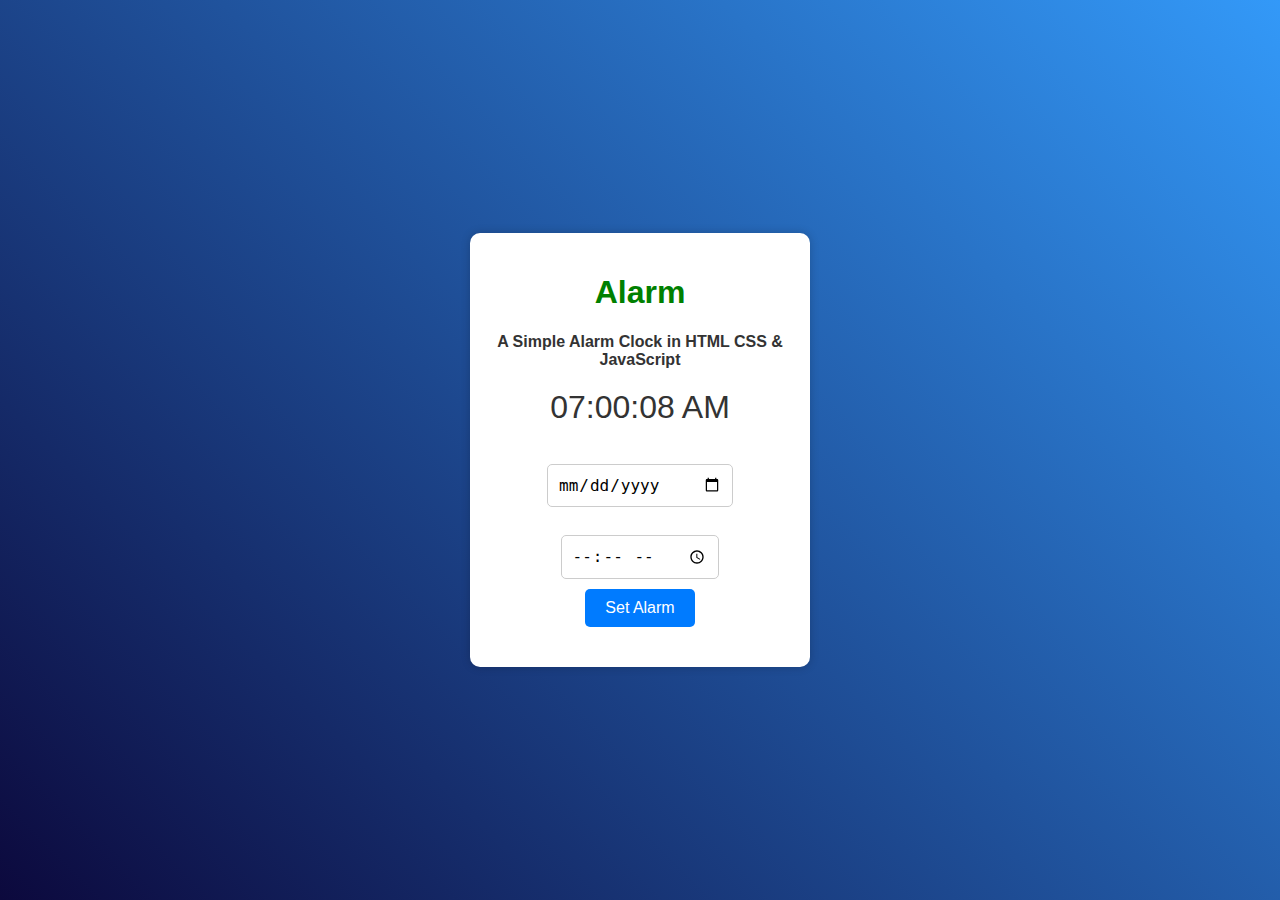
==== alarms/alarms.html @ f372957a "init" ====
<!DOCTYPE html>
<html lang="en">

<head>
	<meta charset="UTF-8">
	<meta name="viewport"
		content="width=device-width, 
				initial-scale=1.0">
	<link rel="stylesheet" href="alarms.css">
	<title>Advanced Alarm Clock</title>
</head>

<body>
	<div class="clock">
		<h1>
			Alarm
		</h1>
		<h3>
			A Simple Alarm Clock in
			HTML CSS & JavaScript
		</h3>
		<div class="time" id="time">
			00:00:00
		</div>
		<div class="input-row">
			<div class="input-field">
				<label for="alarmDate">
					Select Date:
				</label>
				<input type="date"
					id="alarmDate"
					class="alarm-input"
					min="">
			</div>
			<div class="input-field">
				<label for="alarmTime">
					Select Time:
				</label>
				<input type="time" id="alarmTime"
					class="alarm-input">
			</div>
			<button id="setAlarm">
				Set Alarm
			</button>
		</div>
		<div class="alarms" id="alarms">
		</div>
	</div>
	<script src="alarms.js"></script>
</body>

</html>
---- alarms/alarms.css ----
body {
	font-family: Arial, sans-serif;
	background:
		linear-gradient(45deg, #0c093d, #3399f8);
	color: #fff;
	display: flex;
	justify-content: center;
	align-items: center;
	min-height: 100vh;
	margin: 0;
}

.clock {
	text-align: center;
	background-color: #fff;
	border-radius: 10px;
	box-shadow: 0 0 10px rgba(0, 0, 0, 0.2);
	padding: 20px;
	width: 300px;
}

h1 {
	font-size: 2rem;
	color: green;
}

h3 {
	font-size: 1.0rem;
	color: #333;
}

.time {
	font-size: 2rem;
	margin: 20px 0;
	color: #333;
}

.input-row {
	display: flex;
	flex-direction: column;
	gap: 10px;
	align-items: center;
}

.input-field {
	display: flex;
	flex-direction: column;
	align-items: center;
}

input[type="date"],
input[type="time"] {
	padding: 10px;
	font-size: 1rem;
	border: 1px solid #ccc;
	border-radius: 5px;
	width: 100%;
	max-width: 200px;
}

.button-row {
	display: flex;
	gap: 10px;
	justify-content: center;
	align-items: center;
}

#setAlarm,
#updateTime {
	background-color: #007bff;
	color: #fff;
	border: none;
	padding: 10px 20px;
	border-radius: 5px;
	cursor: pointer;
	font-size: 1rem;
	transition: background-color 0.3s;
}

#setAlarm:hover,
#updateTime:hover {
	background-color: #0056b3;
}

.alarms {
	margin-top: 20px;
	text-align: left;
	color: #333;
}

.alarm {
	background-color: #f0f0f0;
	border: 1px solid #ccc;
	border-radius: 5px;
	padding: 10px;
	margin: 10px 0;
	display: flex;
	justify-content: space-between;
	align-items: center;
	animation: fadeIn 0.5s ease-in-out;
	font-size: 14px;
}

@keyframes fadeIn {
	from {
		opacity: 0;
	}

	to {
		opacity: 1;
	}
}
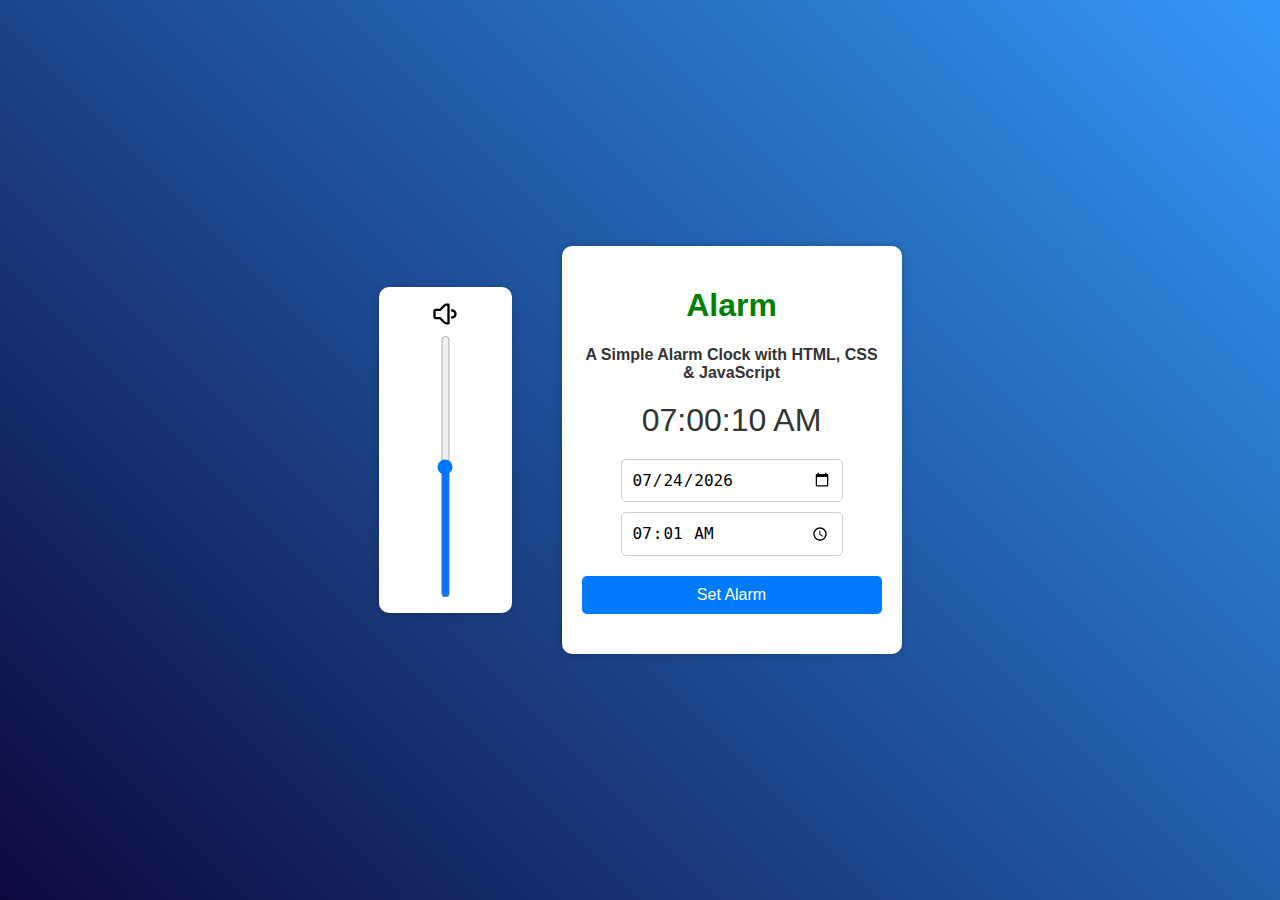
==== commit c5f4a2bf: "add sound, icon, volume" ====
--- a/alarms/alarms.html
+++ b/alarms/alarms.html
@@ -7,38 +7,37 @@
 		content="width=device-width, 
 				initial-scale=1.0">
 	<link rel="stylesheet" href="alarms.css">
-	<title>Advanced Alarm Clock</title>
+	<title>Simple Alarm Clock</title>
 </head>
 
 <body>
+	<div class="volume">
+		<img src="../icons/volume-down.svg" id="volumeIcon"></img>
+		<input orient="vertical" type="range" min="0" max="100" value="50" class="slider" id="volumeRange">
+	</div>
 	<div class="clock">
 		<h1>
 			Alarm
 		</h1>
 		<h3>
-			A Simple Alarm Clock in
-			HTML CSS & JavaScript
+			A Simple Alarm Clock with
+			HTML, CSS & JavaScript
 		</h3>
 		<div class="time" id="time">
 			00:00:00
 		</div>
 		<div class="input-row">
 			<div class="input-field">
-				<label for="alarmDate">
-					Select Date:
-				</label>
 				<input type="date"
 					id="alarmDate"
 					class="alarm-input"
 					min="">
 			</div>
 			<div class="input-field">
-				<label for="alarmTime">
-					Select Time:
-				</label>
 				<input type="time" id="alarmTime"
 					class="alarm-input">
 			</div>
+			<div id="errorMessage"></div>
 			<button id="setAlarm">
 				Set Alarm
 			</button>
--- a/alarms/alarms.css
+++ b/alarms/alarms.css
@@ -8,6 +8,7 @@
 	align-items: center;
 	min-height: 100vh;
 	margin: 0;
+	gap: 50px;
 }
 
 .clock {
@@ -17,6 +18,25 @@
 	box-shadow: 0 0 10px rgba(0, 0, 0, 0.2);
 	padding: 20px;
 	width: 300px;
+}
+
+.volume {
+	display: flex;
+	flex-direction: column;
+	align-items: center;
+	text-align: center;
+	background-color: #fff;
+	height: 300px;
+	border-radius: 10px;
+	box-shadow: 0 0 10px rgba(0, 0, 0, 0.2);
+	gap: 5px;
+	padding-top: 1%;
+	padding-bottom: 1%;
+}
+
+.slider {
+	appearance: slider-vertical;
+	height: 100%;
 }
 
 h1 {
@@ -39,7 +59,6 @@
 	display: flex;
 	flex-direction: column;
 	gap: 10px;
-	align-items: center;
 }
 
 .input-field {
@@ -65,8 +84,7 @@
 	align-items: center;
 }
 
-#setAlarm,
-#updateTime {
+#setAlarm {
 	background-color: #007bff;
 	color: #fff;
 	border: none;
@@ -77,9 +95,12 @@
 	transition: background-color 0.3s;
 }
 
-#setAlarm:hover,
-#updateTime:hover {
+#setAlarm:hover {
 	background-color: #0056b3;
+}
+
+#errorMessage {
+	color: #ff0000
 }
 
 .alarms {
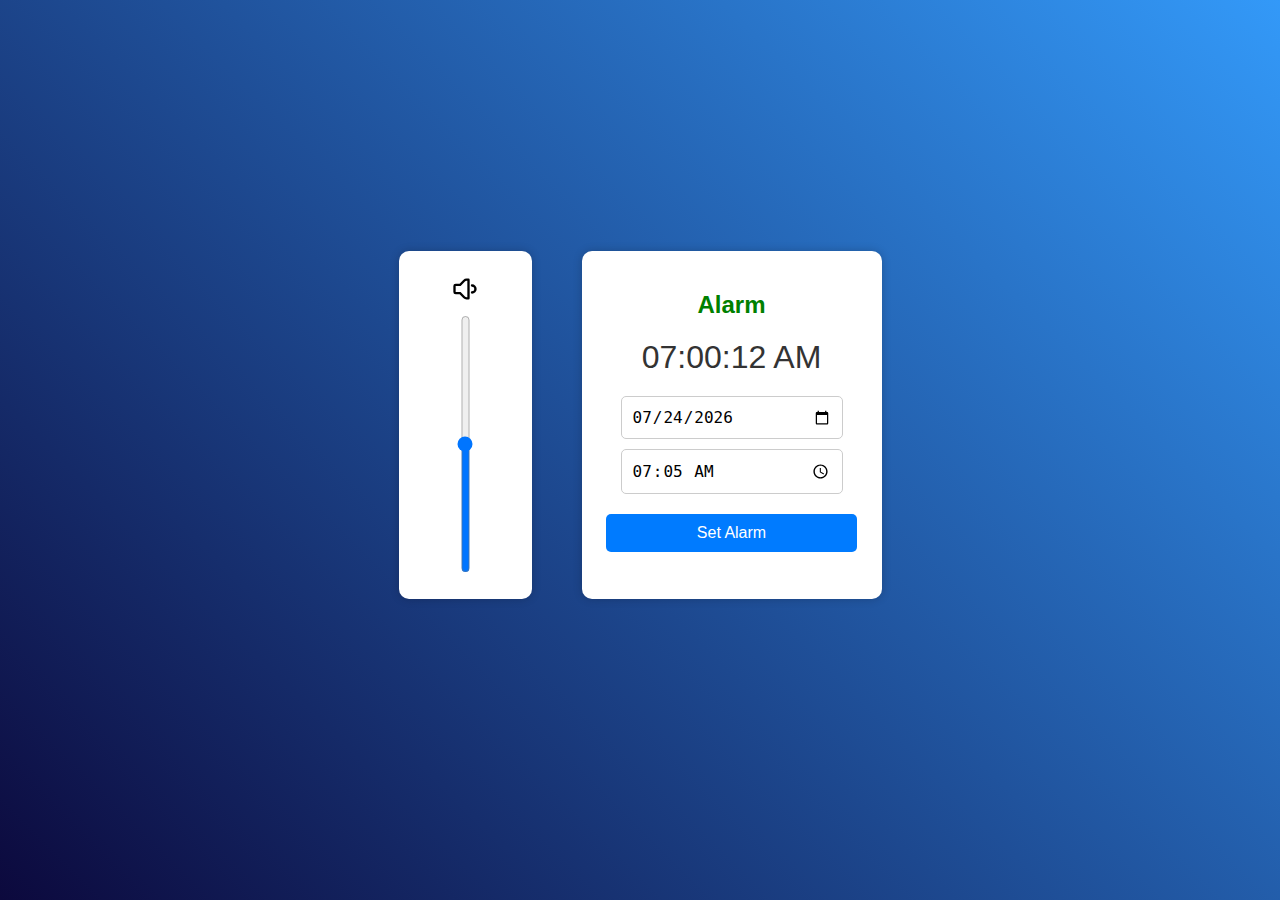
==== commit daa5f775: "move alarm card down, css refactoring" ====
--- a/alarms/alarms.html
+++ b/alarms/alarms.html
@@ -11,39 +11,40 @@
 </head>
 
 <body>
-	<div class="volume">
-		<img src="../icons/volume-down.svg" id="volumeIcon"></img>
-		<input orient="vertical" type="range" min="0" max="100" value="50" class="slider" id="volumeRange">
+	<div class="main">
+		<div class="volume">
+			<img src="../icons/volume-down.svg" id="volumeIcon"></img>
+			<input orient="vertical" type="range" min="0" max="100" value="50" class="slider" id="volumeRange">
+		</div>
+		<div class="clock">
+			<h1>Alarm</h1>
+			<div class="time" id="time">
+				00:00:00
+			</div>
+			<div class="input-row">
+				<div class="input-field">
+					<input type="date"
+						id="alarmDate"
+						class="alarm-input"
+						min="">
+				</div>
+				<div class="input-field">
+					<input type="time" id="alarmTime"
+						class="alarm-input">
+				</div>
+				<div id="errorMessage"></div>
+				<button id="setAlarm">
+					Set Alarm
+				</button>
+			</div>
+		</div>
+		<div class="settings" hidden="true">
+			<h1>Settings</h1>
+			<span>In progress</span><br>
+			Ring for 5 seconds only (or until off button clicked)
+		</div>
 	</div>
-	<div class="clock">
-		<h1>
-			Alarm
-		</h1>
-		<h3>
-			A Simple Alarm Clock with
-			HTML, CSS & JavaScript
-		</h3>
-		<div class="time" id="time">
-			00:00:00
-		</div>
-		<div class="input-row">
-			<div class="input-field">
-				<input type="date"
-					id="alarmDate"
-					class="alarm-input"
-					min="">
-			</div>
-			<div class="input-field">
-				<input type="time" id="alarmTime"
-					class="alarm-input">
-			</div>
-			<div id="errorMessage"></div>
-			<button id="setAlarm">
-				Set Alarm
-			</button>
-		</div>
-		<div class="alarms" id="alarms">
-		</div>
+	<div class="alarms" id="alarms">
 	</div>
 	<script src="alarms.js"></script>
 </body>
--- a/alarms/alarms.css
+++ b/alarms/alarms.css
@@ -4,6 +4,7 @@
 		linear-gradient(45deg, #0c093d, #3399f8);
 	color: #fff;
 	display: flex;
+	flex-direction: column;
 	justify-content: center;
 	align-items: center;
 	min-height: 100vh;
@@ -11,12 +12,25 @@
 	gap: 50px;
 }
 
-.clock {
+/* 3 main cards */
+.main {
+	color: #fff;
+	display: flex;
+	justify-content: center;
+	align-items: center;
+	gap: 50px;
+}
+
+.main > div {
 	text-align: center;
 	background-color: #fff;
 	border-radius: 10px;
 	box-shadow: 0 0 10px rgba(0, 0, 0, 0.2);
-	padding: 20px;
+	height: 300px;
+}
+
+.clock {
+	padding: 5%;
 	width: 300px;
 }
 
@@ -24,37 +38,35 @@
 	display: flex;
 	flex-direction: column;
 	align-items: center;
-	text-align: center;
-	background-color: #fff;
-	height: 300px;
-	border-radius: 10px;
-	box-shadow: 0 0 10px rgba(0, 0, 0, 0.2);
-	gap: 5px;
-	padding-top: 1%;
-	padding-bottom: 1%;
+	gap: 10px;
+	padding-top: 5%;
+	padding-bottom: 5%;
 }
 
+.settings {
+	padding: 5%;
+	color: #000;
+}
+
+/* Volume slider */
 .slider {
 	appearance: slider-vertical;
 	height: 100%;
 }
 
 h1 {
-	font-size: 2rem;
+	font-size: 1.5rem;
 	color: green;
 }
 
-h3 {
-	font-size: 1.0rem;
-	color: #333;
-}
-
+/* Main moving clock */
 .time {
 	font-size: 2rem;
 	margin: 20px 0;
 	color: #333;
 }
 
+/* Inputs for date and time */
 .input-row {
 	display: flex;
 	flex-direction: column;
@@ -77,13 +89,7 @@
 	max-width: 200px;
 }
 
-.button-row {
-	display: flex;
-	gap: 10px;
-	justify-content: center;
-	align-items: center;
-}
-
+/* Set alarm button */
 #setAlarm {
 	background-color: #007bff;
 	color: #fff;
@@ -99,27 +105,59 @@
 	background-color: #0056b3;
 }
 
+/* Error message for set alarm */
 #errorMessage {
-	color: #ff0000
+	color: #ff0000;
 }
 
+/* Alarm cards */
 .alarms {
-	margin-top: 20px;
 	text-align: left;
+	color: #333;
+	display: flex;
+	gap: 10px;
+}
+
+/* Alarm card div */
+.alarm {
+	text-align: center;
+	background-color: #fff;
+	border-radius: 10px;
+	box-shadow: 0 0 10px rgba(0, 0, 0, 0.2);
+	padding: 5%;
+	width: 300px;
+	height: 300px;
+	
+	display: flex;
+	flex-direction: column;
+	justify-content: center;
+	align-items: center;
+	animation: fadeIn 0.5s ease-in-out;
+	font-size: 14px;
+}
+
+.alarm-time {
+	font-size: 1.5rem;
+	margin: 20px 0;
 	color: #333;
 }
 
-.alarm {
-	background-color: #f0f0f0;
-	border: 1px solid #ccc;
-	border-radius: 5px;
-	padding: 10px;
-	margin: 10px 0;
-	display: flex;
-	justify-content: space-between;
-	align-items: center;
-	animation: fadeIn 0.5s ease-in-out;
-	font-size: 14px;
+.alarm-note {
+	font-size: 1rem;
+	margin: 20px 0;
+	color: #333;
+}
+
+.alarm-progress {
+	font-size: 1rem;
+	margin: 20px 0;
+	color: #333;
+}
+
+.alarm-delete {
+	font-size: 1.5rem;
+	margin: 20px 0;
+	color: #333;
 }
 
 @keyframes fadeIn {
